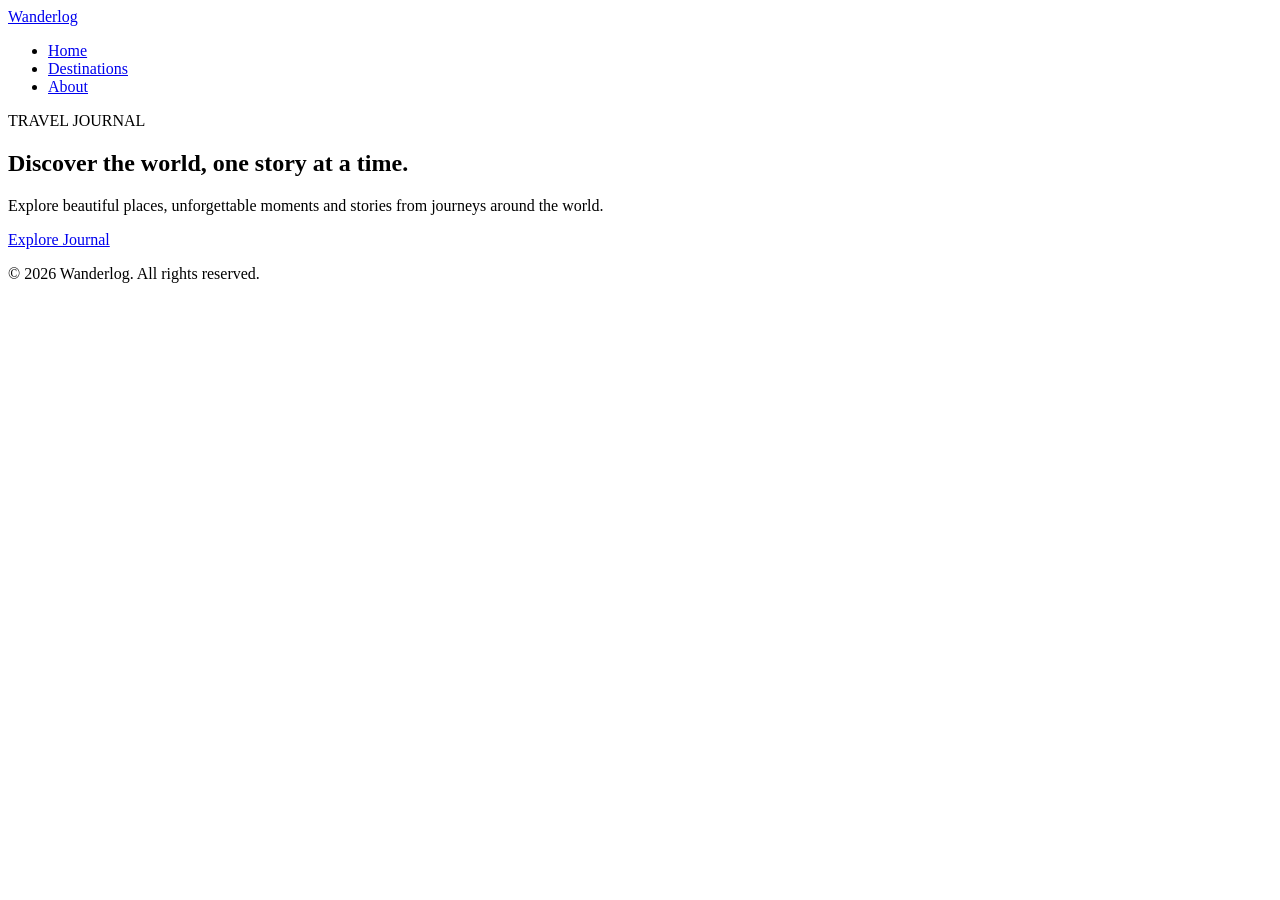
==== index.html @ 1da09cc7 "Create semantic HTML structure" ====
<!DOCTYPE html>
<html lang="en">

<head>
    <meta charset="UTF-8">
    <meta name="viewport" content="width=device-width, initial-scale=1.0">

    <title>Wanderlog | Travel Journal</title>

    <link rel="stylesheet" href="style.css">
</head>

<body>

    <header>
        <nav>
            <a href="#" class="logo">Wanderlog</a>

            <ul class="nav-links">
                <li><a href="#">Home</a></li>
                <li><a href="#">Destinations</a></li>
                <li><a href="#">About</a></li>
            </ul>
        </nav>
    </header>

    <main>

        <section class="hero">

            <div class="hero-content">

                <p class="hero-label">TRAVEL JOURNAL</p>

                <h1>
                    Discover the world,
                    one story at a time.
                </h1>

                <p class="hero-description">
                    Explore beautiful places, unforgettable moments
                    and stories from journeys around the world.
                </p>

                <a href="#" class="hero-button">
                    Explore Journal
                </a>

            </div>

        </section>

    </main>

    <footer>
        <p>© 2026 Wanderlog. All rights reserved.</p>
    </footer>

</body>

</html>
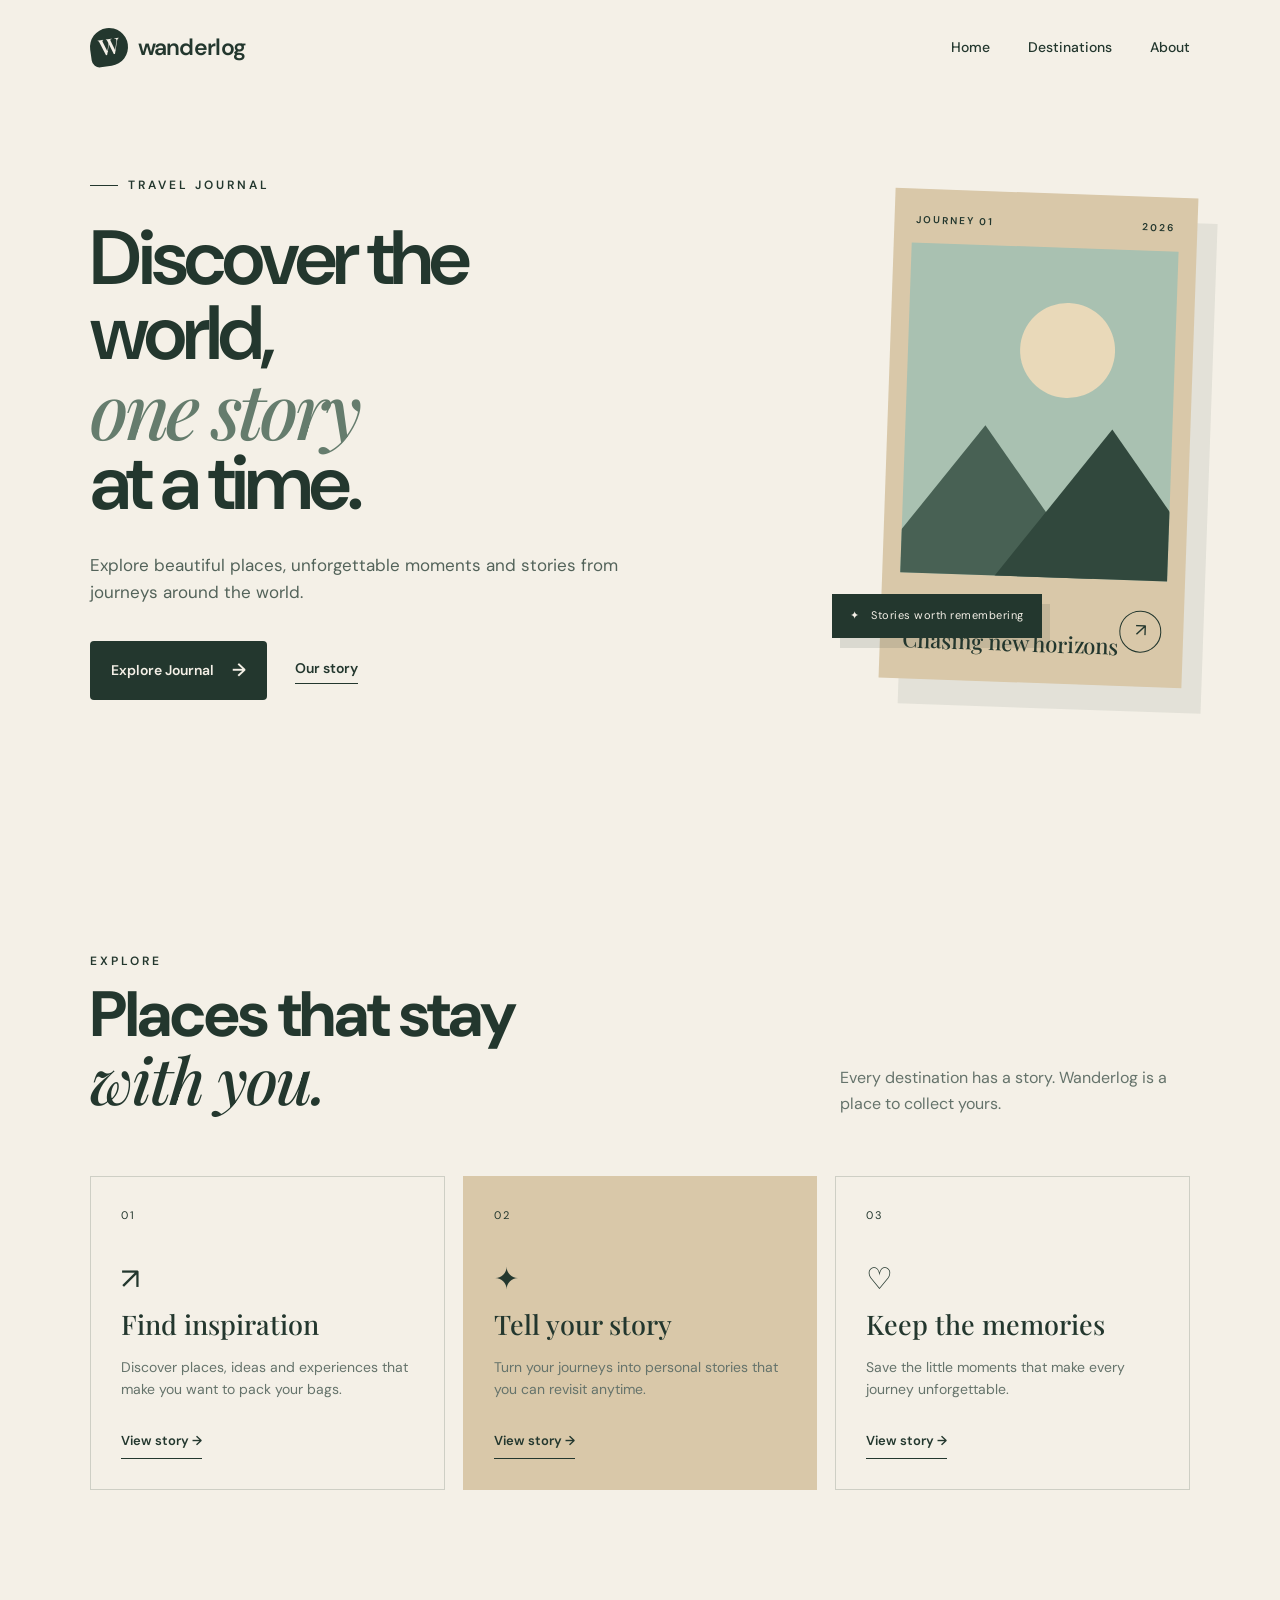
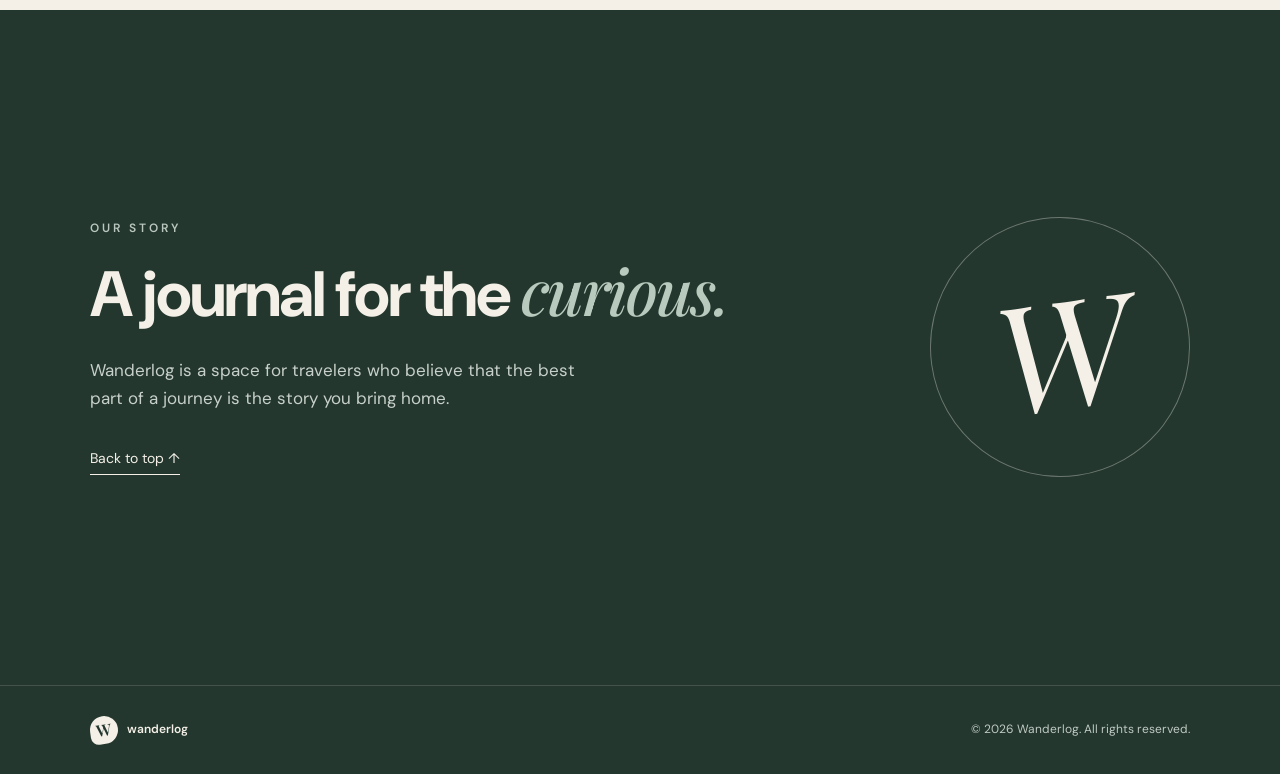
==== commit d210165f: "feat: add interactive destination stories" ====
--- a/index.html
+++ b/index.html
@@ -12,29 +12,42 @@
 
 <body>
 
-    <header>
-        <nav>
-            <a href="#" class="logo">Wanderlog</a>
+    <!-- Header -->
+    <header class="site-header">
+
+        <nav class="navbar">
+
+            <a href="#home" class="logo">
+                <span class="logo-mark">W</span>
+                <span class="logo-text">wanderlog</span>
+            </a>
 
             <ul class="nav-links">
-                <li><a href="#">Home</a></li>
-                <li><a href="#">Destinations</a></li>
-                <li><a href="#">About</a></li>
+                <li><a href="#home">Home</a></li>
+                <li><a href="#destinations">Destinations</a></li>
+                <li><a href="#about">About</a></li>
             </ul>
+
         </nav>
+
     </header>
 
+
     <main>
 
-        <section class="hero">
+        <!-- Hero Section -->
+        <section class="hero" id="home">
 
             <div class="hero-content">
 
-                <p class="hero-label">TRAVEL JOURNAL</p>
+                <div class="hero-label">
+                    <span></span>
+                    TRAVEL JOURNAL
+                </div>
 
                 <h1>
                     Discover the world,
-                    one story at a time.
+                    <em>one story</em> at a time.
                 </h1>
 
                 <p class="hero-description">
@@ -42,19 +55,166 @@
                     and stories from journeys around the world.
                 </p>
 
-                <a href="#" class="hero-button">
-                    Explore Journal
+                <div class="hero-actions">
+                    <a href="#destinations" class="hero-button">
+                        Explore Journal
+                        <span>→</span>
+                    </a>
+
+                    <a href="#about" class="text-link">
+                        Our story
+                    </a>
+                </div>
+
+            </div>
+
+
+            <!-- Decorative visual -->
+            <div class="hero-visual">
+
+                <div class="travel-card">
+
+                    <div class="card-top">
+                        <span>JOURNEY 01</span>
+                        <span>2026</span>
+                    </div>
+
+                    <div class="card-image">
+                        <div class="sun"></div>
+                        <div class="mountain mountain-one"></div>
+                        <div class="mountain mountain-two"></div>
+                    </div>
+
+                    <div class="card-bottom">
+                        <div>
+                            <small>FEATURED DESTINATION</small>
+                            <h3>Chasing new horizons</h3>
+                        </div>
+
+                        <span class="arrow-circle">↗</span>
+                    </div>
+
+                </div>
+
+                <div class="floating-note">
+                    <span>✦</span>
+                    Stories worth remembering
+                </div>
+
+            </div>
+
+        </section>
+
+
+        <!-- Destinations Section -->
+        <section class="destinations section" id="destinations">
+
+            <div class="section-heading">
+
+                <div>
+                    <p class="eyebrow">EXPLORE</p>
+                    <h2>Places that stay<br><em>with you.</em></h2>
+                </div>
+
+                <p>
+                    Every destination has a story.
+                    Wanderlog is a place to collect yours.
+                </p>
+
+            </div>
+
+
+            <div class="destination-grid">
+
+                <article class="destination-card">
+                    <div class="destination-number">01</div>
+                    <div class="destination-icon">↗</div>
+
+                    <h3>Find inspiration</h3>
+
+                    <p>
+                        Discover places, ideas and experiences
+                        that make you want to pack your bags.
+                    </p>
+                </article>
+
+
+                <article class="destination-card featured-card">
+                    <div class="destination-number">02</div>
+                    <div class="destination-icon">✦</div>
+
+                    <h3>Tell your story</h3>
+
+                    <p>
+                        Turn your journeys into personal stories
+                        that you can revisit anytime.
+                    </p>
+                </article>
+
+
+                <article class="destination-card">
+                    <div class="destination-number">03</div>
+                    <div class="destination-icon">♡</div>
+
+                    <h3>Keep the memories</h3>
+
+                    <p>
+                        Save the little moments that make
+                        every journey unforgettable.
+                    </p>
+                </article>
+
+            </div>
+
+        </section>
+
+
+        <!-- About Section -->
+        <section class="about section" id="about">
+
+            <div class="about-content">
+
+                <p class="eyebrow">OUR STORY</p>
+
+                <h2>
+                    A journal for the
+                    <em>curious.</em>
+                </h2>
+
+                <p class="about-text">
+                    Wanderlog is a space for travelers who believe
+                    that the best part of a journey is the story
+                    you bring home.
+                </p>
+
+                <a href="#home" class="back-link">
+                    Back to top ↑
                 </a>
 
             </div>
 
+            <div class="about-mark">
+                W
+            </div>
+
         </section>
 
     </main>
 
-    <footer>
+
+    <!-- Footer -->
+    <footer class="site-footer">
+
+        <div class="footer-logo">
+            <span class="logo-mark small">W</span>
+            <span>wanderlog</span>
+        </div>
+
         <p>© 2026 Wanderlog. All rights reserved.</p>
-    </footer>
+
+   </footer>
+
+<script src="script.js"></script>
 
 </body>
 
--- a/style.css
+++ b/style.css
@@ -0,0 +1,909 @@
+@import url('https://fonts.googleapis.com/css2?family=DM+Sans:wght@400;500;600&family=Playfair+Display:ital,wght@0,500;0,600;1,500;1,600&display=swap');
+
+/* =========================
+   RESET
+========================= */
+
+* {
+    margin: 0;
+    padding: 0;
+    box-sizing: border-box;
+}
+
+html {
+    scroll-behavior: smooth;
+}
+
+body {
+    font-family: "DM Sans", Arial, sans-serif;
+    background: #f4f0e7;
+    color: #23372e;
+    line-height: 1.6;
+}
+
+a {
+    color: inherit;
+}
+
+em {
+    font-family: "Playfair Display", Georgia, serif;
+    font-weight: 500;
+}
+
+
+/* =========================
+   HEADER
+========================= */
+
+.site-header {
+    width: 100%;
+    padding: 28px 7%;
+}
+
+.navbar {
+    display: flex;
+    justify-content: space-between;
+    align-items: center;
+}
+
+
+/* Creative logo */
+
+.logo {
+    display: flex;
+    align-items: center;
+    gap: 10px;
+    text-decoration: none;
+}
+
+.logo-mark {
+    width: 38px;
+    height: 38px;
+    display: grid;
+    place-items: center;
+
+    background: #23372e;
+    color: #f4f0e7;
+
+    font-family: "Playfair Display", Georgia, serif;
+    font-size: 22px;
+    font-weight: 600;
+
+    border-radius: 50% 50% 50% 8px;
+
+    transform: rotate(-8deg);
+}
+
+.logo-text {
+    font-size: 23px;
+    font-weight: 600;
+    letter-spacing: -0.7px;
+}
+
+.nav-links {
+    display: flex;
+    gap: 38px;
+    list-style: none;
+}
+
+.nav-links a {
+    text-decoration: none;
+    font-size: 14px;
+    font-weight: 500;
+
+    position: relative;
+    padding-bottom: 5px;
+}
+
+.nav-links a::after {
+    content: "";
+    position: absolute;
+    left: 0;
+    bottom: 0;
+
+    width: 0;
+    height: 1px;
+
+    background: #23372e;
+
+    transition: width 0.3s ease;
+}
+
+.nav-links a:hover::after {
+    width: 100%;
+}
+
+
+/* =========================
+   HERO
+========================= */
+
+.hero {
+    min-height: 82vh;
+
+    display: grid;
+    grid-template-columns: 1.05fr 0.95fr;
+    align-items: center;
+
+    gap: 80px;
+
+    padding: 50px 7% 100px;
+}
+
+.hero-content {
+    max-width: 680px;
+}
+
+.hero-label,
+.eyebrow {
+    display: flex;
+    align-items: center;
+    gap: 10px;
+
+    font-size: 12px;
+    font-weight: 600;
+
+    letter-spacing: 3px;
+}
+
+.hero-label span {
+    width: 28px;
+    height: 1px;
+    background: #23372e;
+}
+
+.hero h1 {
+    margin-top: 25px;
+
+    font-size: clamp(52px, 6vw, 88px);
+    line-height: 0.98;
+
+    letter-spacing: -4px;
+    font-weight: 600;
+}
+
+.hero h1 em {
+    display: block;
+    color: #657c6d;
+}
+
+.hero-description {
+    max-width: 540px;
+
+    margin-top: 30px;
+
+    font-size: 17px;
+    color: #53635a;
+}
+
+.hero-actions {
+    display: flex;
+    align-items: center;
+    gap: 28px;
+
+    margin-top: 35px;
+}
+
+.hero-button {
+    display: inline-flex;
+    align-items: center;
+    gap: 18px;
+
+    padding: 15px 21px;
+
+    background: #23372e;
+    color: #f4f0e7;
+
+    text-decoration: none;
+
+    border-radius: 4px;
+
+    font-size: 14px;
+    font-weight: 600;
+
+    transition:
+        transform 0.25s ease,
+        background 0.25s ease;
+}
+
+.hero-button:hover {
+    transform: translateY(-3px);
+    background: #31483d;
+}
+
+.hero-button span {
+    font-size: 18px;
+}
+
+.text-link {
+    text-decoration: none;
+    font-size: 14px;
+    font-weight: 600;
+
+    border-bottom: 1px solid #23372e;
+    padding-bottom: 4px;
+}
+
+
+/* =========================
+   HERO VISUAL
+========================= */
+
+.hero-visual {
+    position: relative;
+    max-width: 500px;
+    justify-self: end;
+}
+
+.travel-card {
+    background: #d9c8a9;
+
+    padding: 18px;
+
+    transform: rotate(2deg);
+
+    box-shadow: 20px 25px 0 rgba(35, 55, 46, 0.08);
+}
+
+.card-top,
+.card-bottom {
+    display: flex;
+    justify-content: space-between;
+    align-items: center;
+}
+
+.card-top {
+    padding: 5px 4px 15px;
+
+    font-size: 10px;
+    font-weight: 600;
+    letter-spacing: 2px;
+}
+
+.card-image {
+    height: 330px;
+
+    position: relative;
+    overflow: hidden;
+
+    background: #a9c1b1;
+}
+
+
+/* Simple CSS landscape */
+
+.sun {
+    position: absolute;
+
+    width: 95px;
+    height: 95px;
+
+    background: #e9d9b9;
+
+    border-radius: 50%;
+
+    top: 55px;
+    right: 60px;
+}
+
+.mountain {
+    position: absolute;
+
+    width: 0;
+    height: 0;
+
+    border-left: 180px solid transparent;
+    border-right: 180px solid transparent;
+    border-bottom: 240px solid #486154;
+
+    bottom: -90px;
+}
+
+.mountain-one {
+    left: -100px;
+}
+
+.mountain-two {
+    right: -120px;
+    border-bottom-color: #31483d;
+}
+
+.card-bottom {
+    padding: 18px 4px 4px;
+}
+
+.card-bottom small {
+    font-size: 9px;
+    letter-spacing: 2px;
+    font-weight: 600;
+}
+
+.card-bottom h3 {
+    margin-top: 5px;
+
+    font-family: "Playfair Display", Georgia, serif;
+    font-size: 22px;
+    font-weight: 500;
+}
+
+.arrow-circle {
+    width: 42px;
+    height: 42px;
+
+    display: grid;
+    place-items: center;
+
+    border: 1px solid #23372e;
+    border-radius: 50%;
+
+    font-size: 18px;
+}
+
+.floating-note {
+    position: absolute;
+
+    bottom: 45px;
+    left: -55px;
+
+    padding: 13px 18px;
+
+    background: #23372e;
+    color: #f4f0e7;
+
+    font-size: 11px;
+    letter-spacing: 0.5px;
+
+    box-shadow: 8px 10px 0 rgba(35, 55, 46, 0.12);
+}
+
+.floating-note span {
+    margin-right: 8px;
+}
+
+
+/* =========================
+   GENERAL SECTIONS
+========================= */
+
+.section {
+    padding: 120px 7%;
+}
+
+.section-heading {
+    display: flex;
+    justify-content: space-between;
+    align-items: end;
+
+    gap: 50px;
+
+    margin-bottom: 60px;
+}
+
+.section-heading h2,
+.about h2 {
+    margin-top: 12px;
+
+    font-size: clamp(42px, 5vw, 68px);
+    line-height: 1;
+
+    letter-spacing: -2px;
+}
+
+.section-heading > p {
+    max-width: 350px;
+
+    color: #65736b;
+}
+
+
+/* =========================
+   DESTINATION CARDS
+========================= */
+
+.destination-grid {
+    display: grid;
+    grid-template-columns: repeat(3, 1fr);
+    gap: 18px;
+}
+
+.destination-card {
+    min-height: 280px;
+
+    padding: 30px;
+
+    border: 1px solid rgba(35, 55, 46, 0.18);
+
+    display: flex;
+    flex-direction: column;
+
+    transition:
+        transform 0.3s ease,
+        background 0.3s ease;
+}
+
+.destination-card:hover {
+    transform: translateY(-7px);
+    background: #e9e2d5;
+}
+
+.destination-number {
+    font-size: 11px;
+    letter-spacing: 2px;
+}
+
+.destination-icon {
+    margin: 30px 0 auto;
+
+    font-size: 30px;
+}
+
+.destination-card h3 {
+    font-family: "Playfair Display", Georgia, serif;
+
+    font-size: 27px;
+    font-weight: 500;
+}
+
+.destination-card p {
+    margin-top: 10px;
+
+    font-size: 14px;
+    color: #65736b;
+}
+
+.featured-card {
+    background: #d9c8a9;
+    border-color: transparent;
+}
+
+
+/* =========================
+   ABOUT
+========================= */
+
+.about {
+    min-height: 75vh;
+
+    display: flex;
+    align-items: center;
+    justify-content: space-between;
+
+    gap: 70px;
+
+    background: #23372e;
+    color: #f4f0e7;
+}
+
+.about-content {
+    max-width: 650px;
+}
+
+.about .eyebrow {
+    color: #b9c7be;
+}
+
+.about h2 {
+    margin-top: 20px;
+}
+
+.about h2 em {
+    color: #b8c9bd;
+}
+
+.about-text {
+    max-width: 520px;
+
+    margin-top: 30px;
+
+    color: #c7d0ca;
+    font-size: 17px;
+}
+
+.back-link {
+    display: inline-block;
+
+    margin-top: 35px;
+
+    color: #f4f0e7;
+
+    text-decoration: none;
+
+    border-bottom: 1px solid #f4f0e7;
+    padding-bottom: 5px;
+
+    font-size: 14px;
+}
+
+.about-mark {
+    width: 260px;
+    height: 260px;
+
+    display: grid;
+    place-items: center;
+
+    border: 1px solid rgba(244, 240, 231, 0.35);
+    border-radius: 50%;
+
+    font-family: "Playfair Display", Georgia, serif;
+    font-size: 150px;
+    font-style: italic;
+
+    transform: rotate(-8deg);
+}
+
+
+/* =========================
+   FOOTER
+========================= */
+
+.site-footer {
+    padding: 30px 7%;
+
+    display: flex;
+    justify-content: space-between;
+    align-items: center;
+
+    background: #23372e;
+    color: #bfcac3;
+
+    border-top: 1px solid rgba(244, 240, 231, 0.15);
+
+    font-size: 12px;
+}
+
+.footer-logo {
+    display: flex;
+    align-items: center;
+    gap: 9px;
+
+    color: #f4f0e7;
+
+    font-weight: 600;
+}
+
+.logo-mark.small {
+    width: 28px;
+    height: 28px;
+
+    font-size: 16px;
+
+    background: #f4f0e7;
+    color: #23372e;
+}
+
+
+/* =========================
+   MOBILE RESPONSIVE
+========================= */
+
+@media (max-width: 900px) {
+
+    .hero {
+        grid-template-columns: 1fr;
+
+        gap: 60px;
+    }
+
+    .hero-visual {
+        justify-self: start;
+        width: min(100%, 500px);
+    }
+
+    .destination-grid {
+        grid-template-columns: 1fr;
+    }
+
+    .section-heading {
+        align-items: start;
+        flex-direction: column;
+    }
+
+    .about {
+        flex-direction: column;
+        align-items: start;
+    }
+}
+
+
+@media (max-width: 600px) {
+
+    .site-header {
+        padding: 22px 6%;
+    }
+
+    .nav-links {
+        gap: 15px;
+    }
+
+    .nav-links a {
+        font-size: 12px;
+    }
+
+    .logo-text {
+        font-size: 20px;
+    }
+
+    .logo-mark {
+        width: 34px;
+        height: 34px;
+    }
+
+    .hero {
+        padding: 50px 6% 80px;
+    }
+
+    .hero h1 {
+        font-size: 49px;
+        letter-spacing: -2.5px;
+    }
+
+    .hero-description {
+        font-size: 15px;
+    }
+
+    .hero-actions {
+        align-items: flex-start;
+        flex-direction: column;
+        gap: 20px;
+    }
+
+    .travel-card {
+        transform: rotate(1deg);
+    }
+
+    .card-image {
+        height: 260px;
+    }
+
+    .floating-note {
+        left: 10px;
+        bottom: 25px;
+    }
+
+    .section {
+        padding: 80px 6%;
+    }
+
+    .section-heading h2,
+    .about h2 {
+        font-size: 44px;
+    }
+
+    .destination-card {
+        min-height: 250px;
+    }
+
+    .about-mark {
+        width: 180px;
+        height: 180px;
+        font-size: 100px;
+    }
+
+    .site-footer {
+        flex-direction: column;
+        gap: 15px;
+        text-align: center;
+    }
+}
+html {
+    scroll-behavior: smooth;
+}
+@media (max-width: 768px) {
+
+    nav {
+        flex-direction: column;
+        align-items: flex-start;
+        gap: 20px;
+    }
+
+    .nav-links {
+        width: 100%;
+        justify-content: space-between;
+        gap: 15px;
+    }
+
+    .hero {
+        padding: 70px 25px;
+    }
+
+    .hero h1 {
+        font-size: 48px;
+        line-height: 1;
+    }
+
+    .hero-description {
+        font-size: 17px;
+    }
+
+    .explore {
+        padding: 70px 25px;
+    }
+
+    .explore-cards {
+        grid-template-columns: 1fr;
+    }
+
+    .story {
+        padding: 70px 25px;
+    }
+}
+/* =========================
+   STORY BUTTON
+========================= */
+
+.story-button {
+    margin-top: 22px;
+    width: fit-content;
+
+    padding: 9px 0;
+
+    border: none;
+    border-bottom: 1px solid #23372e;
+
+    background: transparent;
+    color: #23372e;
+
+    font-family: "DM Sans", Arial, sans-serif;
+    font-size: 13px;
+    font-weight: 600;
+
+    cursor: pointer;
+
+    transition:
+        padding 0.25s ease,
+        letter-spacing 0.25s ease;
+}
+
+.story-button:hover {
+    padding-left: 5px;
+    letter-spacing: 0.4px;
+}
+/* =========================
+   STORY MODAL
+========================= */
+
+.story-modal {
+    position: fixed;
+    inset: 0;
+
+    z-index: 1000;
+
+    display: flex;
+    align-items: center;
+    justify-content: center;
+
+    padding: 25px;
+
+    background: rgba(35, 55, 46, 0.72);
+
+    opacity: 0;
+    visibility: hidden;
+
+    transition:
+        opacity 0.3s ease,
+        visibility 0.3s ease;
+}
+
+.story-modal.active {
+    opacity: 1;
+    visibility: visible;
+}
+
+
+.modal-content {
+    position: relative;
+
+    width: min(600px, 100%);
+
+    padding: 55px;
+
+    background: #f4f0e7;
+    color: #23372e;
+
+    box-shadow: 15px 20px 0 rgba(35, 55, 46, 0.2);
+
+    transform: translateY(20px);
+
+    transition: transform 0.3s ease;
+}
+
+.story-modal.active .modal-content {
+    transform: translateY(0);
+}
+
+
+.modal-close {
+    position: absolute;
+
+    top: 18px;
+    right: 20px;
+
+    width: 38px;
+    height: 38px;
+
+    border: 1px solid rgba(35, 55, 46, 0.3);
+
+    border-radius: 50%;
+
+    background: transparent;
+    color: #23372e;
+
+    font-size: 25px;
+    line-height: 1;
+
+    cursor: pointer;
+
+    transition:
+        background 0.25s ease,
+        color 0.25s ease;
+}
+
+.modal-close:hover {
+    background: #23372e;
+    color: #f4f0e7;
+}
+
+
+.modal-location {
+    margin-bottom: 12px;
+
+    font-size: 11px;
+    font-weight: 600;
+
+    letter-spacing: 3px;
+
+    color: #657c6d;
+}
+
+
+.modal-title {
+    font-family: "Playfair Display", Georgia, serif;
+
+    font-size: clamp(38px, 6vw, 58px);
+
+    line-height: 1;
+
+    letter-spacing: -2px;
+}
+
+
+.modal-story {
+    max-width: 500px;
+
+    margin-top: 25px;
+
+    color: #65736b;
+
+    font-size: 16px;
+
+    line-height: 1.8;
+}
+
+
+.modal-decoration {
+    margin-top: 35px;
+
+    font-size: 24px;
+
+    color: #657c6d;
+}
+
+
+body.modal-open {
+    overflow: hidden;
+}
+@media (max-width: 600px) {
+
+    .modal-content {
+        padding: 45px 28px 35px;
+    }
+
+    .modal-title {
+        font-size: 40px;
+    }
+
+    .modal-story {
+        font-size: 15px;
+    }
+
+}
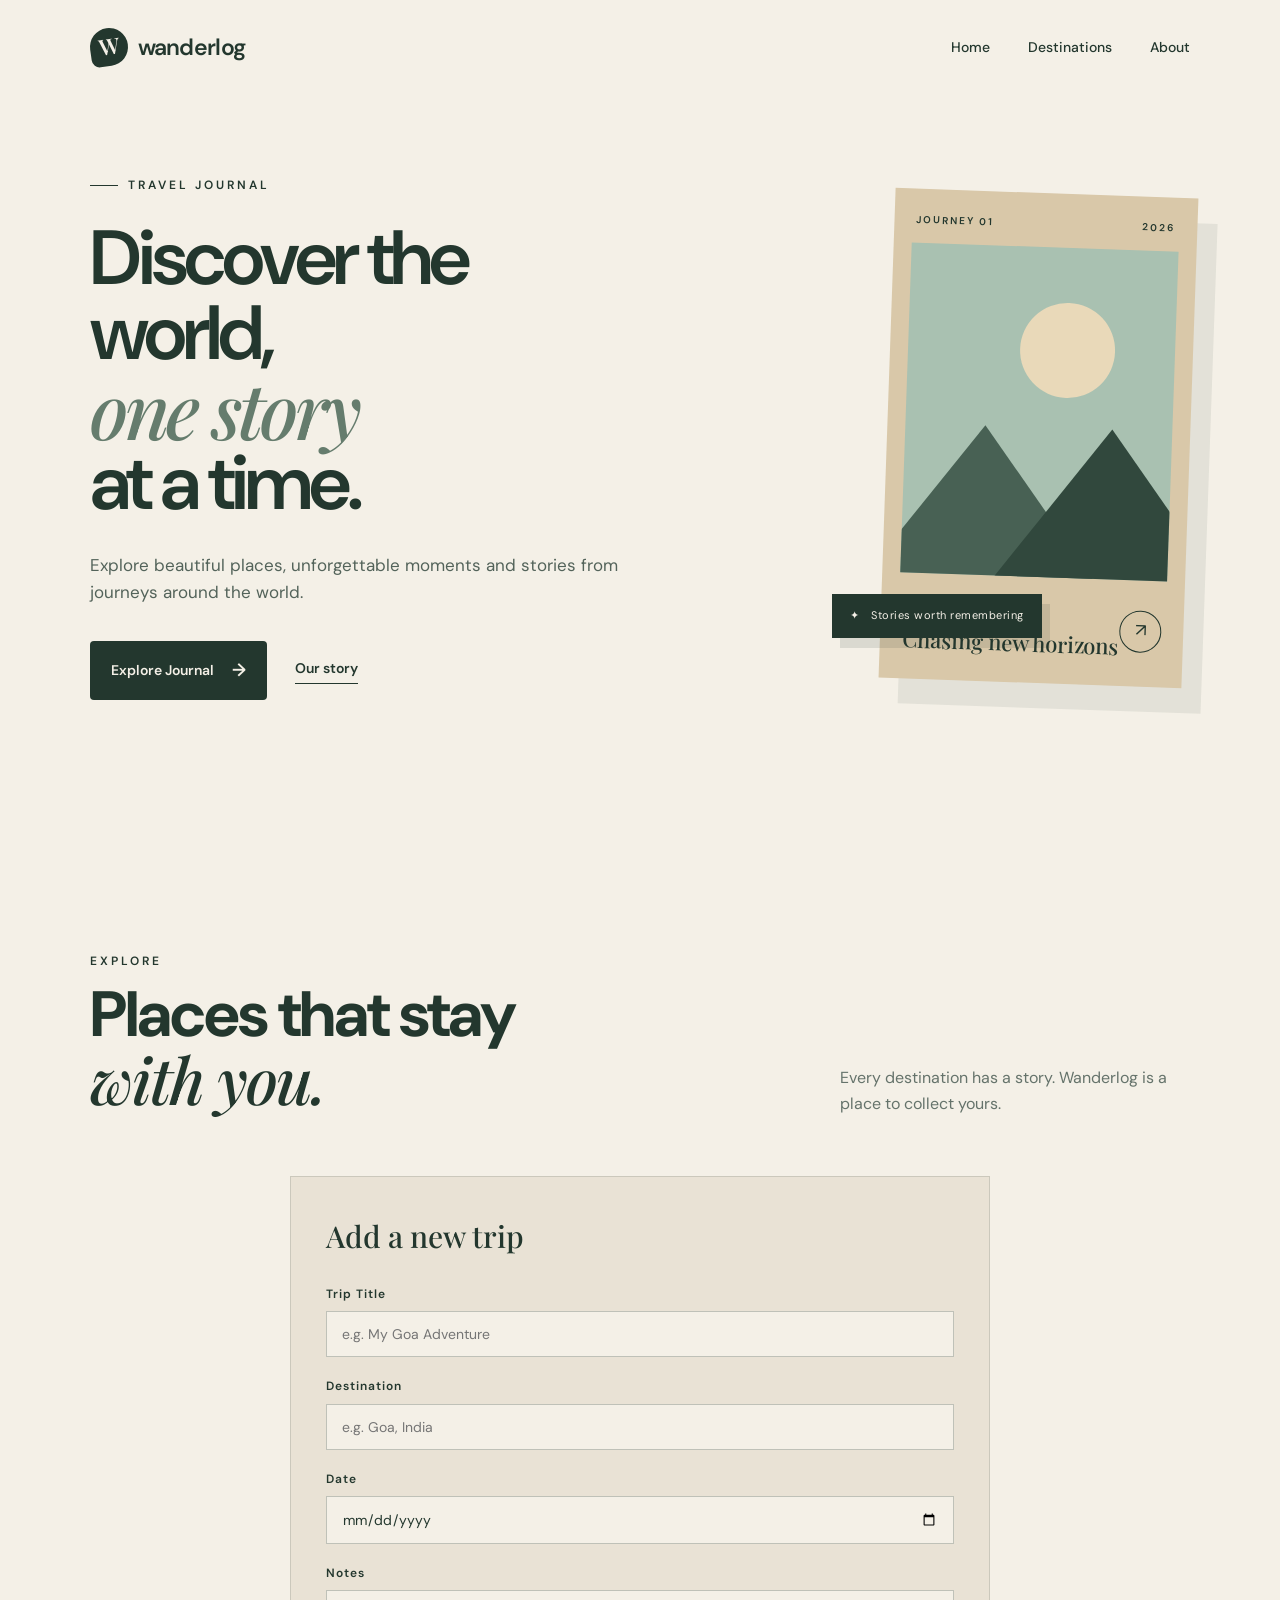
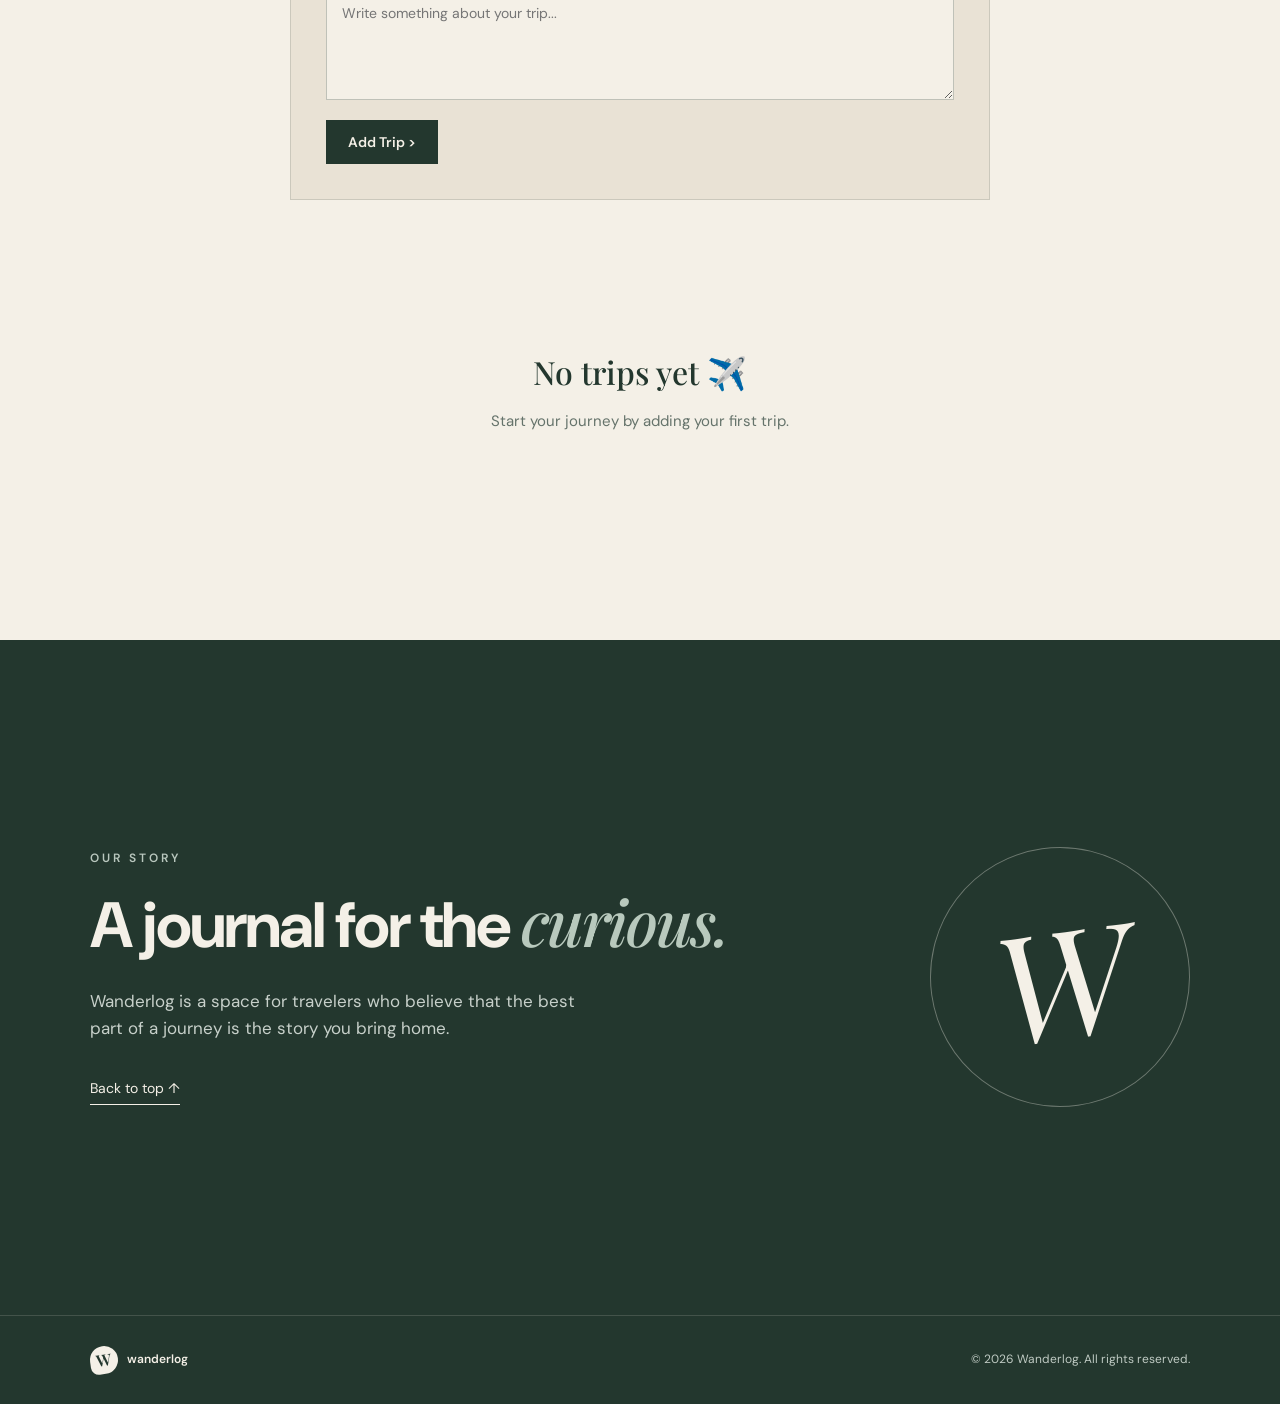
==== commit 8da1a0e2: "Complete Week 2 CRUD functionality" ====
--- a/index.html
+++ b/index.html
@@ -122,48 +122,58 @@
                 </p>
 
             </div>
-
-
-            <div class="destination-grid">
-
-                <article class="destination-card">
-                    <div class="destination-number">01</div>
-                    <div class="destination-icon">↗</div>
-
-                    <h3>Find inspiration</h3>
-
-                    <p>
-                        Discover places, ideas and experiences
-                        that make you want to pack your bags.
-                    </p>
-                </article>
-
-
-                <article class="destination-card featured-card">
-                    <div class="destination-number">02</div>
-                    <div class="destination-icon">✦</div>
-
-                    <h3>Tell your story</h3>
-
-                    <p>
-                        Turn your journeys into personal stories
-                        that you can revisit anytime.
-                    </p>
-                </article>
-
-
-                <article class="destination-card">
-                    <div class="destination-number">03</div>
-                    <div class="destination-icon">♡</div>
-
-                    <h3>Keep the memories</h3>
-
-                    <p>
-                        Save the little moments that make
-                        every journey unforgettable.
-                    </p>
-                </article>
-
+            <div class="trip-form-wrapper">
+
+    <h3>Add a new trip</h3>
+
+    <form id="trip-form">
+
+        <div class="form-group">
+            <label for="trip-title">Trip Title</label>
+            <input
+                type="text"
+                id="trip-title"
+                placeholder="e.g. My Goa Adventure"
+                required
+            >
+        </div>
+
+        <div class="form-group">
+            <label for="trip-destination">Destination</label>
+            <input
+                type="text"
+                id="trip-destination"
+                placeholder="e.g. Goa, India"
+                required
+            >
+        </div>
+
+        <div class="form-group">
+            <label for="trip-date">Date</label>
+            <input
+                type="date"
+                id="trip-date"
+                required
+            >
+        </div>
+
+        <div class="form-group">
+            <label for="trip-notes">Notes</label>
+            <textarea
+                id="trip-notes"
+                placeholder="Write something about your trip..."
+                required
+            ></textarea>
+        </div>
+
+        <button type="submit" class="trip-submit" id="trip-submit">
+            Add Trip >
+        </button>
+
+    </form>
+
+</div>
+            <div class="destination-grid" id="trip-grid">
             </div>
 
         </section>
--- a/style.css
+++ b/style.css
@@ -684,9 +684,38 @@
         gap: 15px;
         text-align: center;
     }
-}
-html {
-    scroll-behavior: smooth;
+        /* CRUD MOBILE */
+
+    .trip-card {
+        padding: 22px;
+    }
+
+    .trip-card h3 {
+        font-size: 24px;
+    }
+
+    .trip-actions {
+        flex-wrap: wrap;
+    }
+
+    .edit-trip,
+    .delete-trip {
+        padding: 8px 13px;
+        font-size: 12px;
+    }
+
+    .empty-state {
+        min-height: 200px;
+        padding: 35px 15px;
+    }
+
+    .empty-state h3 {
+        font-size: 27px;
+    }
+
+    .empty-state p {
+        font-size: 14px;
+    }
 }
 @media (max-width: 768px) {
 
@@ -906,4 +935,347 @@
         font-size: 15px;
     }
 
+}
+
+@media (max-width: 400px) {
+
+    .story-modal {
+        padding: 15px;
+    }
+
+    .modal-content {
+        padding: 45px 22px 30px;
+    }
+
+    .modal-title {
+        font-size: 34px;
+    }
+
+    .modal-story {
+        font-size: 14px;
+        line-height: 1.7;
+    }
+
+}
+/* =========================
+   ADD TRIP FORM
+========================= */
+
+.trip-form-wrapper {
+    max-width: 700px;
+    margin: 0 auto 60px;
+    padding: 35px;
+    background: #e9e2d5;
+    border: 1px solid rgba(35, 55, 46, 0.15);
+}
+
+.trip-form-wrapper h3 {
+    font-family: "Playfair Display", Georgia, serif;
+    font-size: 30px;
+    font-weight: 500;
+    margin-bottom: 25px;
+}
+
+#trip-form {
+    display: grid;
+    gap: 20px;
+}
+
+.form-group {
+    display: flex;
+    flex-direction: column;
+    gap: 7px;
+}
+
+.form-group label {
+    font-size: 12px;
+    font-weight: 600;
+    letter-spacing: 1px;
+}
+
+.form-group input,
+.form-group textarea {
+    width: 100%;
+    padding: 13px 15px;
+
+    border: 1px solid rgba(35, 55, 46, 0.25);
+
+    background: #f4f0e7;
+    color: #23372e;
+
+    font-family: "DM Sans", Arial, sans-serif;
+    font-size: 14px;
+
+    outline: none;
+}
+
+.form-group input:focus,
+.form-group textarea:focus {
+    border-color: #23372e;
+}
+
+.form-group textarea {
+    min-height: 110px;
+    resize: vertical;
+}
+
+.trip-submit {
+    width: fit-content;
+
+    padding: 13px 22px;
+
+    border: none;
+
+    background: #23372e;
+    color: #f4f0e7;
+
+    font-family: "DM Sans", Arial, sans-serif;
+    font-size: 14px;
+    font-weight: 600;
+
+    cursor: pointer;
+
+    transition: transform 0.25s ease;
+}
+
+.trip-submit:hover {
+    transform: translateY(-2px);
+}
+
+/* ========================================
+   TRIP CARDS - CRUD
+======================================== */
+
+.trip-card {
+    padding: 28px;
+    background: #f4f0e7;
+    border: 1px solid rgba(35, 55, 46, 0.18);
+
+    display: flex;
+    flex-direction: column;
+
+    transition:
+        transform 0.25s ease,
+        box-shadow 0.25s ease,
+        background 0.25s ease;
+}
+
+.trip-card:hover {
+    transform: translateY(-5px);
+    background: #e9e2d5;
+    box-shadow: 0 10px 25px rgba(35, 55, 46, 0.08);
+}
+
+.trip-card h3 {
+    font-family: "Playfair Display", Georgia, serif;
+    font-size: 28px;
+    font-weight: 500;
+    line-height: 1.2;
+}
+
+.trip-card p {
+    margin-top: 8px;
+    color: #65736b;
+    font-size: 14px;
+}
+
+.trip-card .trip-date {
+    margin-top: 15px;
+    font-size: 12px;
+    font-weight: 600;
+    letter-spacing: 1px;
+    color: #657c6d;
+}
+
+
+/* ========================================
+   EDIT + DELETE BUTTONS
+======================================== */
+
+.trip-actions {
+    display: flex;
+    gap: 10px;
+    margin-top: 22px;
+}
+
+.edit-trip,
+.delete-trip {
+    padding: 9px 16px;
+
+    border: 1px solid transparent;
+    border-radius: 4px;
+
+    font-family: "DM Sans", Arial, sans-serif;
+    font-size: 13px;
+    font-weight: 600;
+
+    cursor: pointer;
+
+    transition:
+        background 0.25s ease,
+        color 0.25s ease,
+        transform 0.2s ease;
+}
+
+
+/* EDIT */
+
+.edit-trip {
+    background: #d9c8a9;
+    color: #23372e;
+}
+
+.edit-trip:hover {
+    background: #cbb793;
+    transform: translateY(-2px);
+}
+
+
+/* DELETE */
+
+.delete-trip {
+    background: transparent;
+    color: #9a4038;
+    border-color: rgba(154, 64, 56, 0.35);
+}
+
+.delete-trip:hover {
+    background: #9a4038;
+    color: #f4f0e7;
+    transform: translateY(-2px);
+}
+/* ========================================
+   EMPTY STATE
+======================================== */
+
+.empty-state {
+    grid-column: 1 / -1;
+
+    min-height: 260px;
+
+    display: flex;
+    flex-direction: column;
+    align-items: center;
+    justify-content: center;
+
+    text-align: center;
+
+    padding: 50px 20px;
+}
+
+.empty-state h3 {
+    margin: 0 0 12px;
+
+    font-family: "Playfair Display", Georgia, serif;
+    font-size: 32px;
+    font-weight: 500;
+
+    color: #23372e;
+}
+
+.empty-state p {
+    max-width: 480px;
+
+    margin: 0;
+
+    color: #65736b;
+
+    font-size: 15px;
+    line-height: 1.7;
+}
+/* ========================================
+   SUCCESS NOTIFICATION
+======================================== */
+
+.success-message {
+    position: fixed;
+
+    top: 25px;
+    left: 50%;
+
+    transform: translateX(-50%);
+
+    z-index: 2000;
+
+    min-width: 300px;
+    max-width: 420px;
+
+    padding: 15px 24px;
+
+    display: flex;
+    align-items: center;
+    justify-content: center;
+    gap: 10px;
+
+    background: #23372e;
+    color: #f4f0e7;
+
+    border: 1px solid rgba(244, 240, 231, 0.2);
+    border-left: 4px solid #d9c8a9;
+
+    border-radius: 4px;
+
+    box-shadow: 0 10px 30px rgba(35, 55, 46, 0.25);
+
+    font-family: "DM Sans", Arial, sans-serif;
+    font-size: 14px;
+    font-weight: 600;
+
+    animation: notificationSlideDown 0.25s ease;
+}
+
+
+/* Success icon */
+
+.success-message span:first-child {
+    font-size: 18px;
+    color: #d9c8a9;
+}
+
+
+/* Animation */
+
+@keyframes notificationSlideDown {
+
+    from {
+        opacity: 0;
+        transform: translate(-50%, -15px);
+    }
+
+    to {
+        opacity: 1;
+        transform: translate(-50%, 0);
+    }
+}
+
+
+/* Mobile */
+
+@media (max-width: 600px) {
+
+    .success-message {
+        top: 20px;
+        left: 20px;
+        right: 20px;
+
+        min-width: auto;
+        max-width: none;
+
+        transform: none;
+
+        font-size: 13px;
+    }
+
+    @keyframes notificationSlideDown {
+
+        from {
+            opacity: 0;
+            transform: translateY(-15px);
+        }
+
+        to {
+            opacity: 1;
+            transform: translateY(0);
+        }
+    }
 }
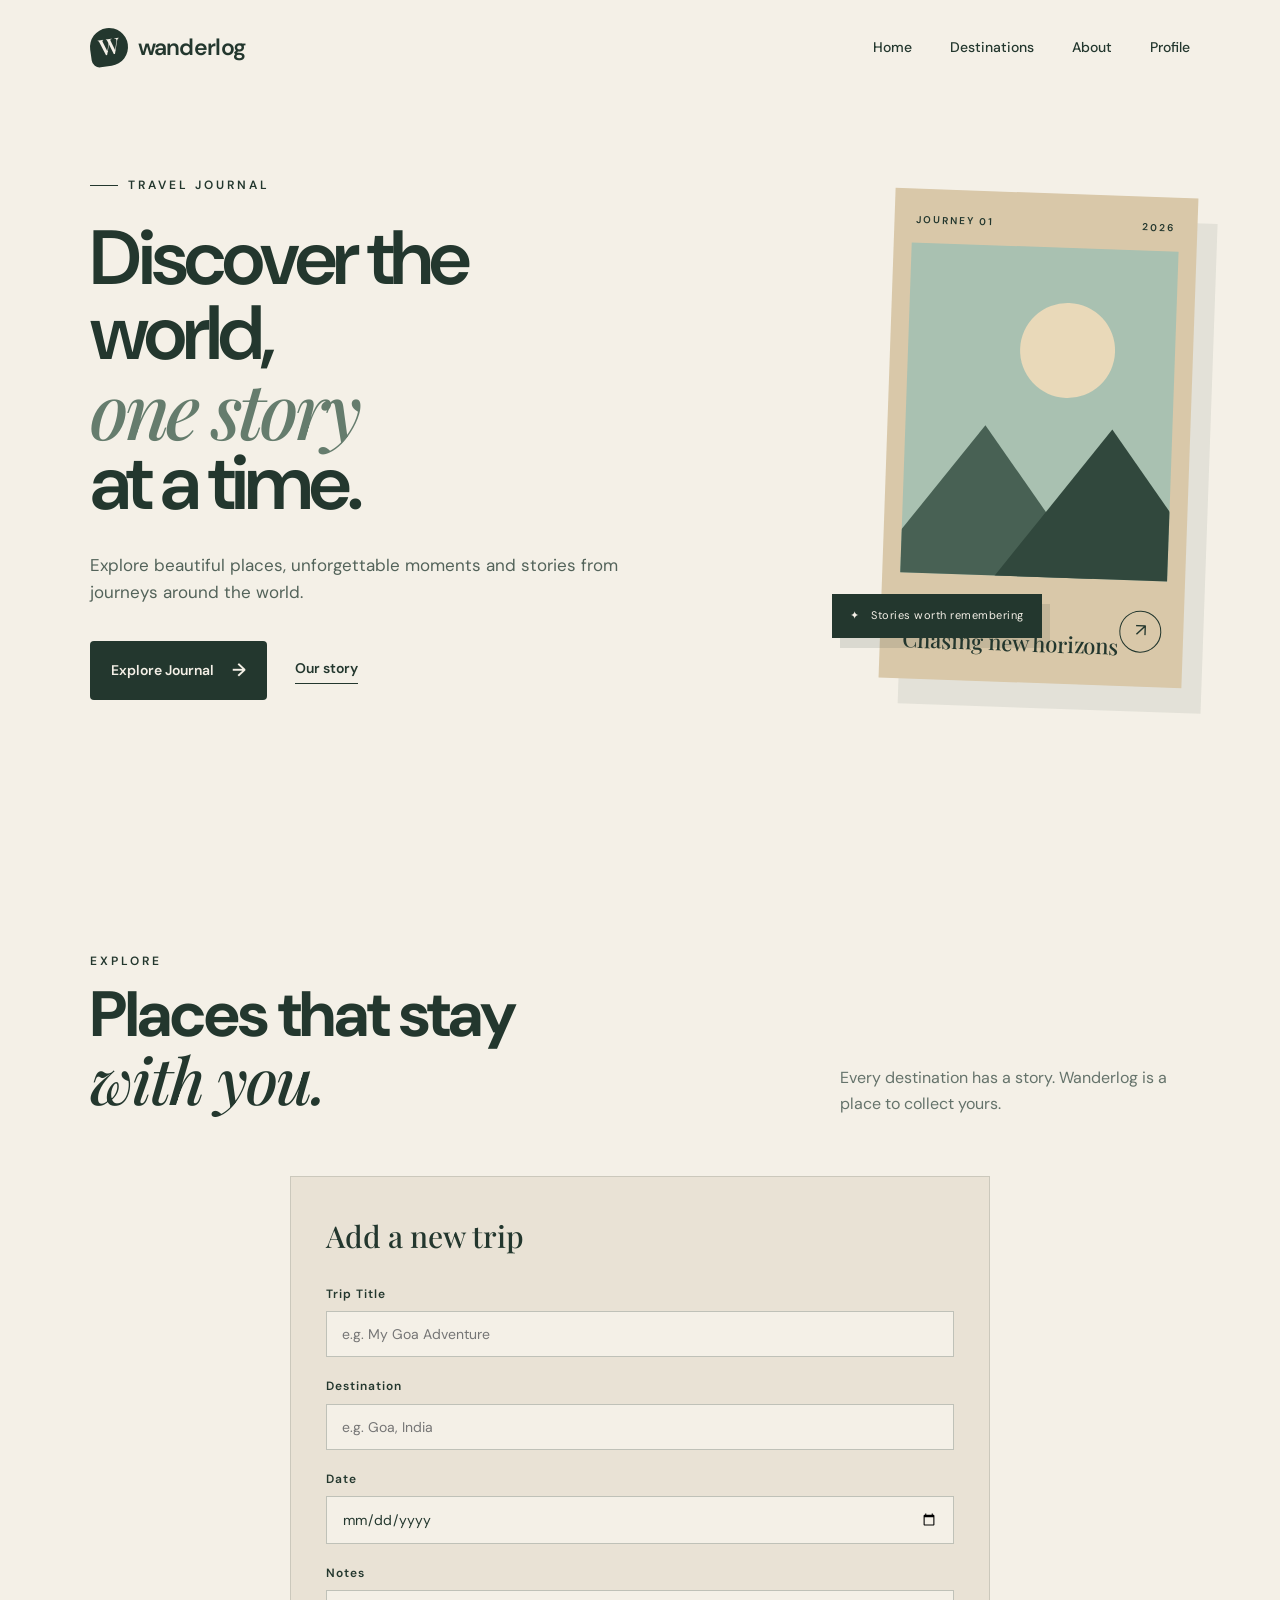
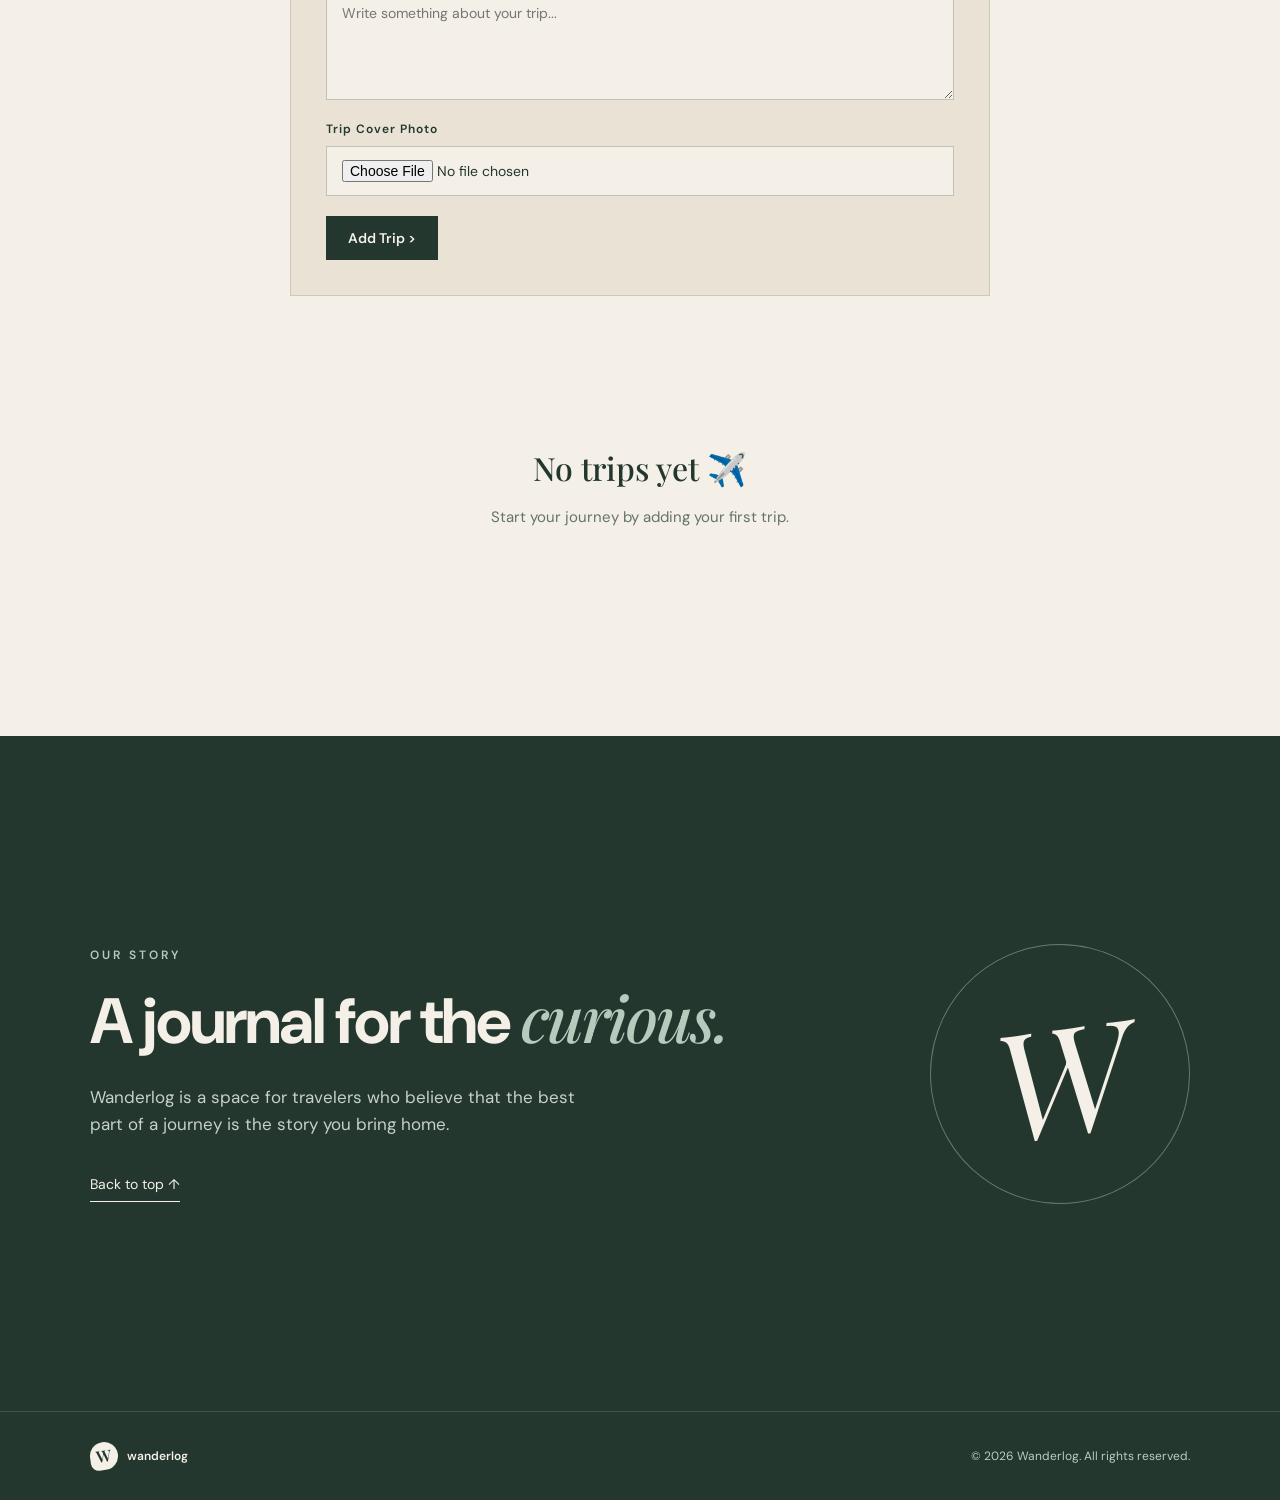
==== commit 7e496078: "Add photo upload and trip image support" ====
--- a/index.html
+++ b/index.html
@@ -26,6 +26,7 @@
                 <li><a href="#home">Home</a></li>
                 <li><a href="#destinations">Destinations</a></li>
                 <li><a href="#about">About</a></li>
+                <li><a href="profile.html" id="profileLink">Profile</a></li>
             </ul>
 
         </nav>
@@ -165,6 +166,17 @@
                 required
             ></textarea>
         </div>
+        <div class="form-group">
+    <label for="tripImage">Trip Cover Photo</label>
+    <input 
+        type="file" 
+        id="tripImage" 
+        accept="image/*"
+    >
+    <div id="imagePreviewContainer" style="display: none;">
+    <img id="imagePreview" src="" alt="Trip Preview">
+</div>
+</div>
 
         <button type="submit" class="trip-submit" id="trip-submit">
             Add Trip >
--- a/style.css
+++ b/style.css
@@ -1278,4 +1278,374 @@
             transform: translateY(0);
         }
     }
+}
+#imagePreviewContainer {
+    margin-top: 15px;
+}
+
+#imagePreview {
+    width: 200px;
+    max-height: 150px;
+    object-fit: cover;
+    border-radius: 8px;
+}
+.trip-image {
+    width: 100%;
+    height: 180px;
+    object-fit: cover;
+    border-radius: 8px;
+    margin: 15px 0;
+    display: block;
+}
+.trip-card {
+    cursor: pointer;
+}
+/* ================================
+   TRIP DETAIL PAGE
+================================ */
+
+.detail-header {
+    width: 90%;
+    max-width: 1100px;
+    margin: 30px auto 20px;
+}
+
+
+/* Back to WanderLog Button */
+
+.back-button {
+    display: inline-flex;
+    align-items: center;
+    gap: 8px;
+
+    padding: 12px 20px;
+
+    text-decoration: none;
+
+    font-size: 15px;
+    font-weight: 600;
+
+    color: #222;
+
+    background: #ffffff;
+
+    border: 1px solid #ddd;
+
+    border-radius: 8px;
+
+    box-shadow: 0 4px 12px rgba(0, 0, 0, 0.08);
+
+    transition: all 0.3s ease;
+
+    cursor: pointer;
+}
+
+
+/* Hover effect */
+
+.back-button:hover {
+    transform: translateX(-4px);
+
+    background: #067e38;
+
+    box-shadow: 0 6px 18px rgba(0, 0, 0, 0.12);
+}
+
+
+/* When clicked */
+
+.back-button:active {
+    transform: translateX(-2px);
+}
+
+
+.trip-detail-container {
+    width: 90%;
+    max-width: 1000px;
+    margin: 30px auto 70px;
+}
+
+
+.trip-detail-card {
+    overflow: hidden;
+    border-radius: 16px;
+    background: #fff;
+    box-shadow: 0 10px 35px rgba(0, 0, 0, 0.12);
+}
+
+
+.trip-detail-image {
+    width: 100%;
+    height: 400px;
+    object-fit: cover;
+    display: block;
+}
+
+
+/* When no image is available */
+
+.trip-image-placeholder {
+    height: 300px;
+
+    display: flex;
+    justify-content: center;
+    align-items: center;
+
+    font-size: 20px;
+
+    background: #f2f2f2;
+
+    color: #666;
+}
+
+
+/* Detail content */
+
+.trip-detail-content {
+    padding: 45px;
+}
+
+
+.detail-label {
+    font-size: 13px;
+    letter-spacing: 2px;
+    font-weight: bold;
+    margin-bottom: 10px;
+}
+
+
+.trip-detail-content h1 {
+    font-size: 42px;
+    margin-bottom: 25px;
+}
+
+
+.trip-detail-content > p {
+    font-size: 17px;
+    margin: 12px 0;
+    line-height: 1.6;
+}
+
+
+/* Notes section */
+
+.trip-detail-notes {
+    margin-top: 35px;
+    padding-top: 25px;
+    border-top: 1px solid #ddd;
+}
+
+
+.trip-detail-notes h3 {
+    font-size: 22px;
+    margin-bottom: 12px;
+}
+
+
+.trip-detail-notes p {
+    line-height: 1.8;
+    font-size: 16px;
+}
+
+
+/* Loading text */
+
+.loading-text {
+    text-align: center;
+    padding: 80px 20px;
+    font-size: 18px;
+}
+
+
+/* ================================
+   MOBILE RESPONSIVE
+================================ */
+
+@media (max-width: 600px) {
+
+    .trip-detail-image {
+        height: 250px;
+    }
+
+
+    .trip-detail-content {
+        padding: 25px;
+    }
+
+
+    .trip-detail-content h1 {
+        font-size: 30px;
+    }
+
+
+    .detail-header {
+        margin-top: 20px;
+    }
+    .back-button {
+    padding: 10px 16px;
+    font-size: 14px;
+}
+
+}
+/* ================================
+   PUBLIC PROFILE PAGE
+================================ */
+
+.profile-header {
+    width: 90%;
+    max-width: 1100px;
+    margin: 40px auto;
+}
+
+
+.profile-info {
+    display: flex;
+    align-items: center;
+    gap: 25px;
+
+    margin-top: 40px;
+}
+
+
+.profile-avatar {
+    width: 90px;
+    height: 90px;
+
+    display: flex;
+    align-items: center;
+    justify-content: center;
+
+    border-radius: 50%;
+
+    font-size: 35px;
+
+    background: #1f3b34;
+    color: white;
+
+    box-shadow: 0 8px 20px rgba(0, 0, 0, 0.12);
+}
+
+
+.profile-label {
+    font-size: 13px;
+    font-weight: bold;
+
+    letter-spacing: 2px;
+
+    margin-bottom: 8px;
+}
+
+
+.profile-info h1 {
+    font-size: 42px;
+    margin-bottom: 10px;
+}
+
+
+.profile-info p {
+    line-height: 1.6;
+}
+
+
+.profile-container {
+    width: 90%;
+    max-width: 1100px;
+
+    margin: 60px auto;
+}
+
+
+.profile-section-heading p {
+    font-size: 13px;
+    font-weight: bold;
+
+    letter-spacing: 2px;
+
+    margin-bottom: 8px;
+}
+
+
+.profile-section-heading h2 {
+    font-size: 34px;
+    margin-bottom: 35px;
+}
+
+
+/* Trip Grid */
+
+.profile-trip-grid {
+    display: grid;
+
+    grid-template-columns:
+        repeat(auto-fit, minmax(280px, 1fr));
+
+    gap: 30px;
+}
+
+
+/* Profile Trip Cards */
+
+.profile-trip-card {
+    overflow: hidden;
+}
+
+
+.profile-trip-card .trip-image {
+    width: 100%;
+    height: 220px;
+
+    object-fit: cover;
+
+    display: block;
+
+    margin-bottom: 20px;
+}
+
+
+/* Mobile Responsive */
+
+@media (max-width: 600px) {
+
+    .profile-info {
+        flex-direction: column;
+
+        align-items: flex-start;
+    }
+
+
+    .profile-info h1 {
+        font-size: 32px;
+    }
+
+
+    .profile-container {
+        margin-top: 40px;
+    }
+
+}
+/* Edit Profile Button */
+
+.edit-profile-button {
+    margin-top: 20px;
+    padding: 10px 18px;
+
+    border: none;
+    border-radius: 8px;
+
+    background: #1f3b34;
+    color: white;
+
+    font-size: 14px;
+    font-weight: 600;
+
+    cursor: pointer;
+
+    transition: 0.3s ease;
+}
+
+
+.edit-profile-button:hover {
+    transform: translateY(-2px);
+
+    background: #2e5a4f;
 }
